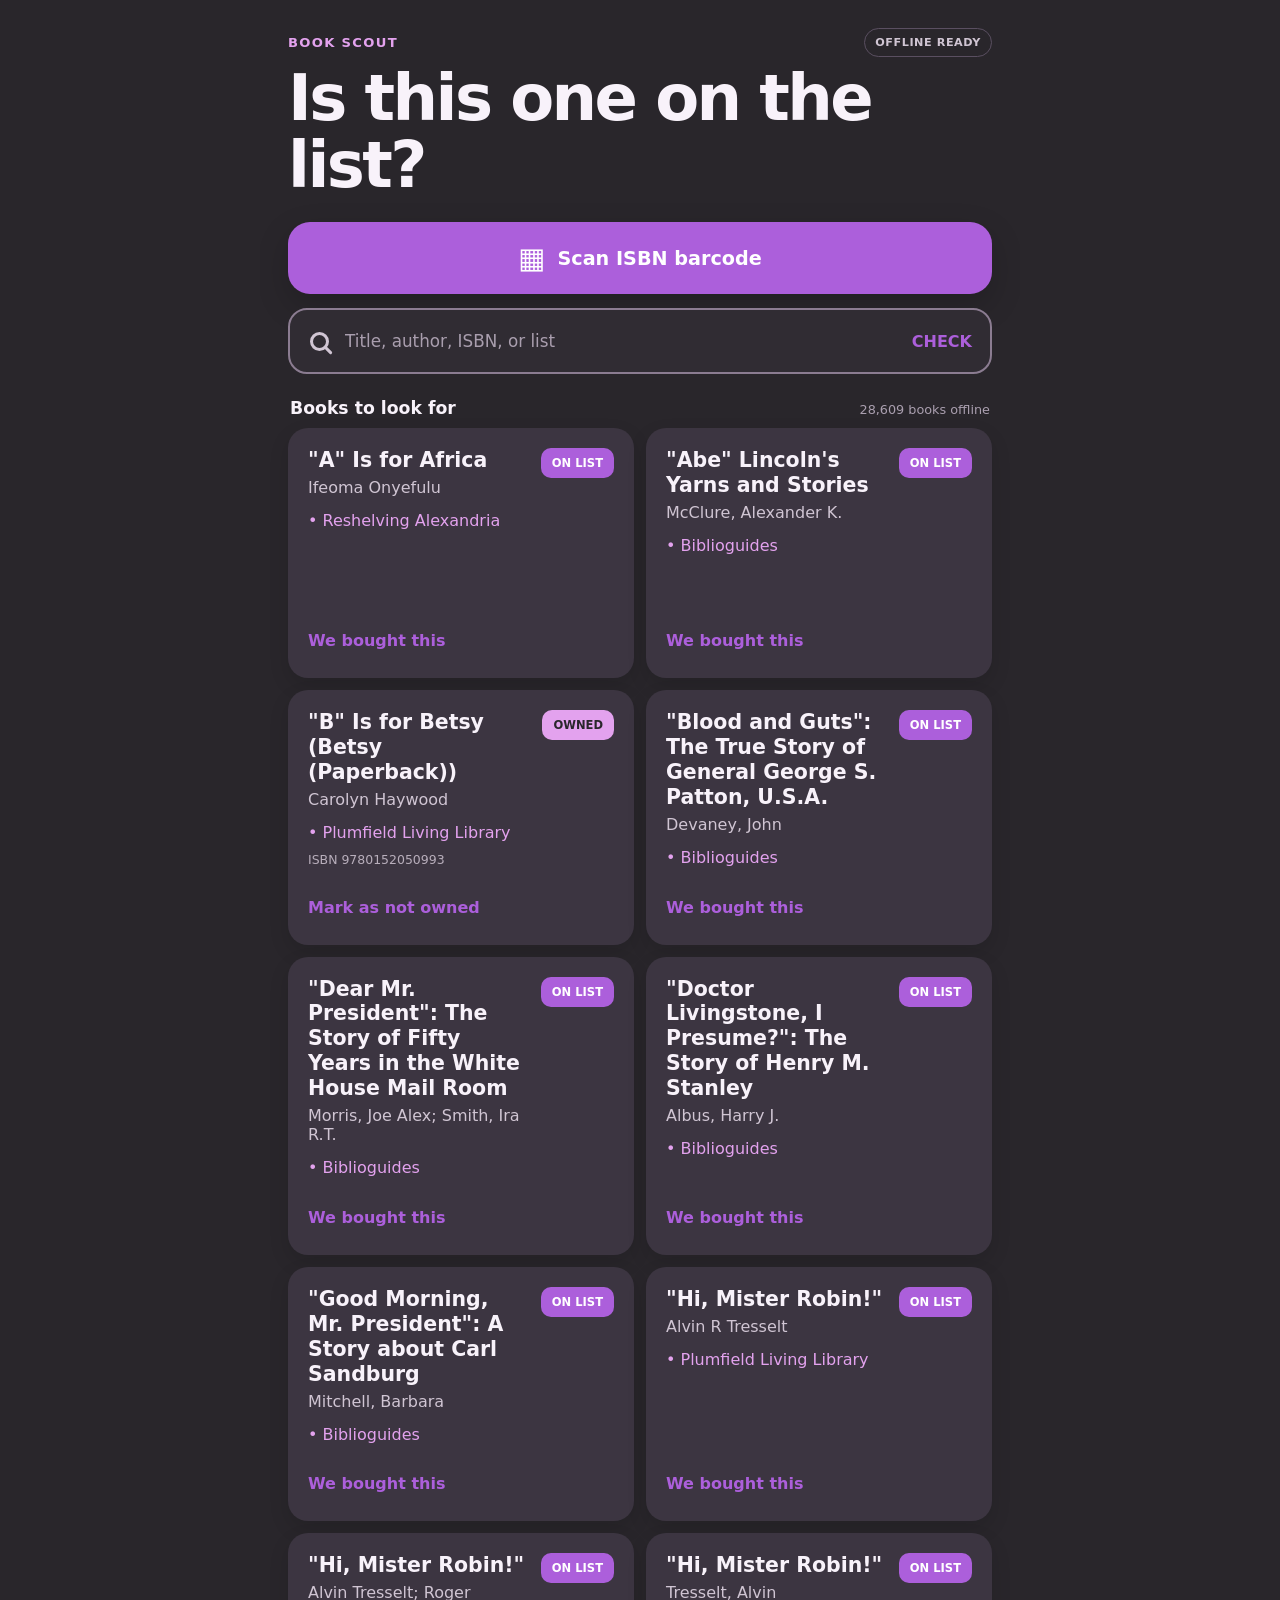
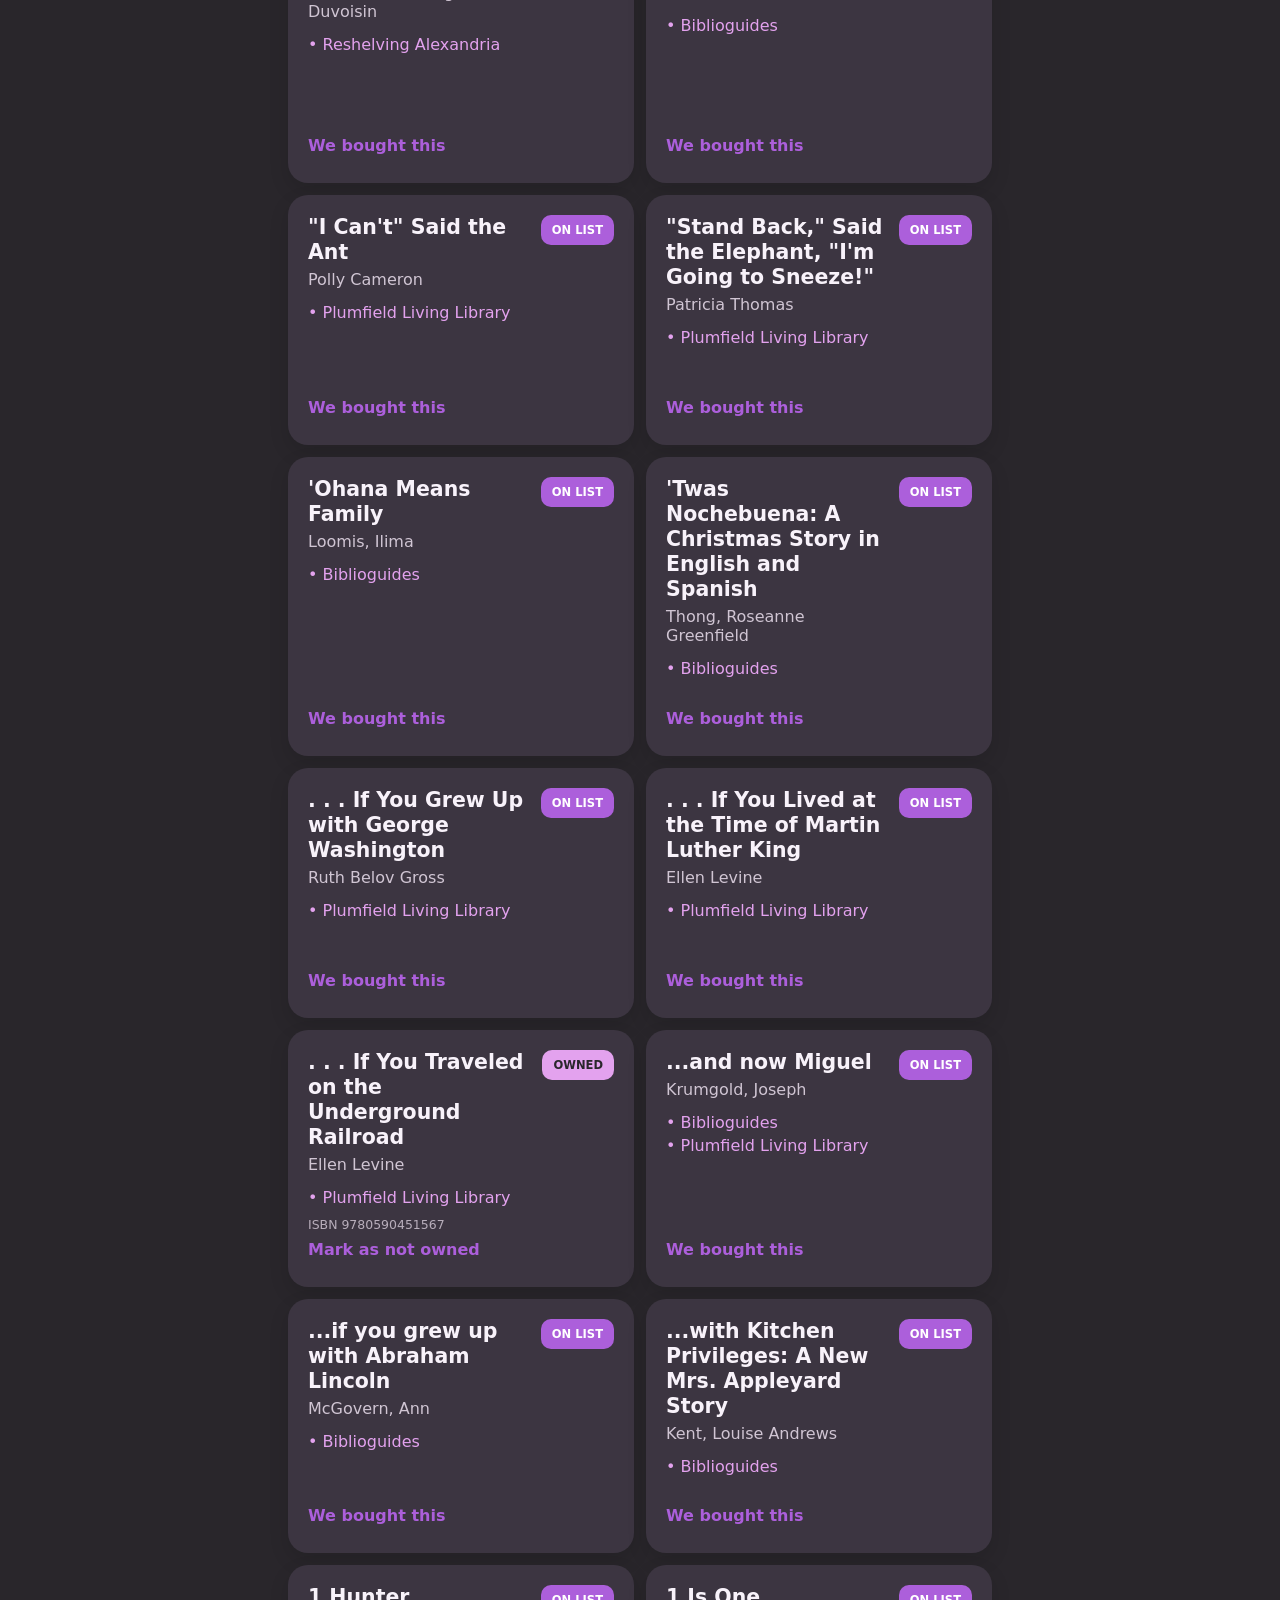
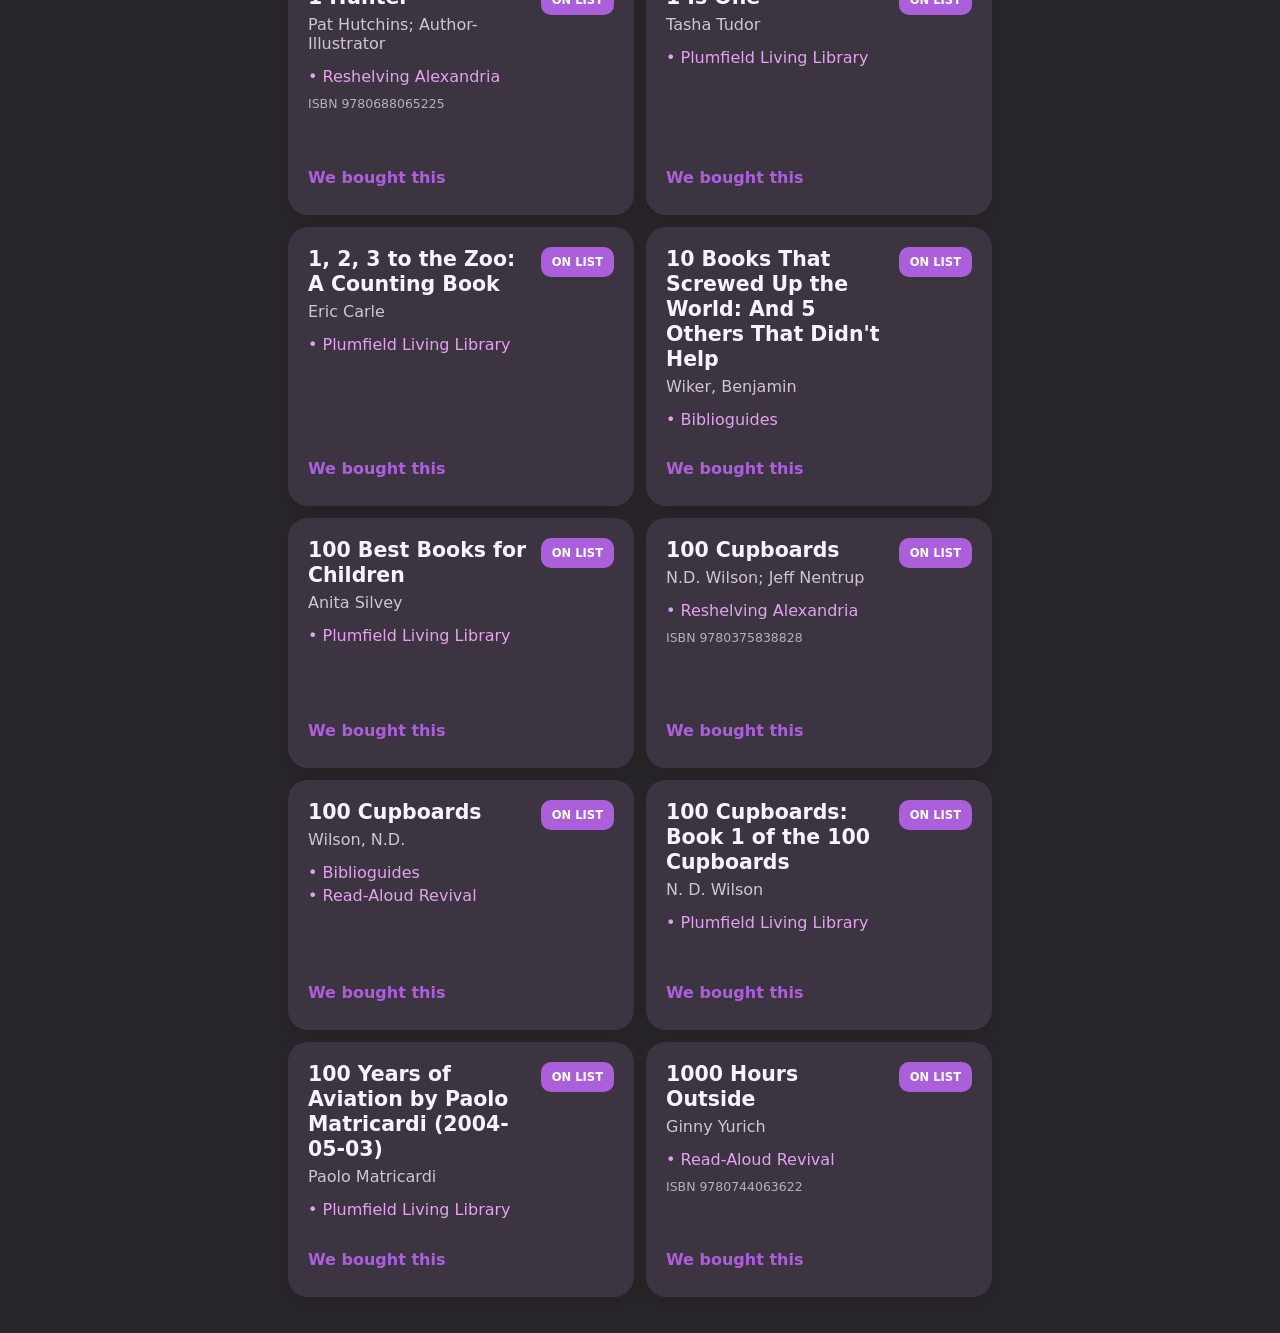
==== web/index.html @ 25a9fb79 "Add offline Book Scout PWA and Pages deployment" ====
<!doctype html>
<html lang="en">
  <head>
    <meta charset="UTF-8" />
    <meta name="viewport" content="width=device-width, initial-scale=1, viewport-fit=cover" />
    <meta name="theme-color" content="#29262b" />
    <meta name="description" content="Offline book-list and library inventory search." />
    <link rel="manifest" href="./manifest.webmanifest" />
    <link rel="icon" href="./icons/icon.svg" type="image/svg+xml" />
    <link rel="apple-touch-icon" href="./icons/icon-192.png" />
    <link rel="stylesheet" href="./styles.css" />
    <title>Book Scout</title>
  </head>
  <body>
    <main class="app-shell">
      <header class="hero">
        <div class="topline">
          <p class="eyebrow">BOOK SCOUT</p>
          <div class="top-actions">
            <span id="connection" class="status-pill">OFFLINE READY</span>
            <button id="install-button" class="quiet-button" hidden>INSTALL</button>
          </div>
        </div>
        <h1>Is this one on the list?</h1>
      </header>

      <button id="scan-button" class="scan-button" type="button">
        <span class="scan-icon" aria-hidden="true">▦</span>
        Scan ISBN barcode
      </button>

      <form id="search-form" class="search-form" role="search">
        <span class="search-icon" aria-hidden="true"></span>
        <label class="sr-only" for="search-input">Title, author, ISBN, or list</label>
        <input id="search-input" type="search" inputmode="search" autocomplete="off"
               placeholder="Title, author, ISBN, or list" />
        <button type="submit">CHECK</button>
      </form>

      <section aria-live="polite" aria-busy="true" id="results-section">
        <div class="results-heading">
          <h2 id="results-title">Loading catalog…</h2>
          <span id="catalog-count"></span>
        </div>
        <div id="results" class="results"></div>
      </section>
    </main>

    <dialog id="scanner-dialog" class="scanner-dialog">
      <div class="scanner-header">
        <div>
          <p class="eyebrow">ISBN SCANNER</p>
          <h2>Point at the barcode</h2>
        </div>
        <button id="close-scanner" class="close-button" aria-label="Close scanner">×</button>
      </div>
      <div class="video-frame">
        <video id="scanner-video" playsinline muted></video>
        <div class="target-box" aria-hidden="true"></div>
      </div>
      <p id="scanner-message">Starting camera…</p>
    </dialog>

    <template id="book-template">
      <article class="book-card">
        <div class="book-topline">
          <div>
            <h3 class="book-title"></h3>
            <p class="book-author"></p>
          </div>
          <span class="owned-badge"></span>
        </div>
        <ul class="book-lists"></ul>
        <p class="book-isbn"></p>
        <button class="owned-button" type="button"></button>
      </article>
    </template>

    <script type="module" src="./app.js"></script>
  </body>
</html>
---- web/styles.css ----
:root {
  color-scheme: dark;
  font-family: Inter, ui-sans-serif, system-ui, -apple-system, BlinkMacSystemFont, "Segoe UI", sans-serif;
  background: #29262b;
  color: #f8f2fa;
  font-synthesis: none;
  --night: #29262b;
  --charcoal: #3c3541;
  --purple: #ac5fdb;
  --lavender: #e3a2ee;
  --muted: #d0c5d3;
}

* { box-sizing: border-box; }
html { background: var(--night); }
body { margin: 0; min-height: 100vh; overflow-x: hidden; background: var(--night); }
button, input { font: inherit; }
button { -webkit-tap-highlight-color: transparent; }

.app-shell {
  width: 100%;
  max-width: 760px;
  margin: 0 auto;
  padding: calc(28px + env(safe-area-inset-top)) 20px calc(36px + env(safe-area-inset-bottom));
  overflow-x: hidden;
}

.hero { margin-bottom: 24px; }
.topline { display: flex; flex-wrap: wrap; align-items: center; justify-content: space-between; gap: 10px; }
.top-actions { min-width: 0; margin-left: auto; display: flex; flex-wrap: wrap; justify-content: flex-end; align-items: center; gap: 8px; }
.eyebrow { margin: 0; color: var(--lavender); font-size: .82rem; font-weight: 800; letter-spacing: .1em; }
h1 { margin: 8px 0 0; max-width: 650px; font-size: clamp(2rem, 8.5vw, 4rem); line-height: 1.04; letter-spacing: -.04em; overflow-wrap: anywhere; }

.status-pill, .quiet-button {
  border: 1px solid #5a4f61;
  border-radius: 999px;
  padding: 7px 10px;
  color: var(--muted);
  background: transparent;
  font-size: .7rem;
  font-weight: 800;
  letter-spacing: .05em;
}
.quiet-button { color: var(--lavender); cursor: pointer; }

.scan-button {
  width: 100%; min-height: 72px; border: 0; border-radius: 22px;
  background: var(--purple); color: white; font-weight: 750; font-size: 1.2rem;
  display: flex; align-items: center; justify-content: center; gap: 12px; cursor: pointer;
  box-shadow: 0 12px 32px rgb(0 0 0 / .18);
}
.scan-icon { font-size: 1.8rem; line-height: 1; }

.search-form {
  margin-top: 14px; min-height: 66px; border: 2px solid #8b7c91; border-radius: 19px;
  display: grid; grid-template-columns: auto minmax(0, 1fr) auto; align-items: center; overflow: hidden;
  background: #302c33;
}
.search-form:focus-within { border-color: var(--purple); box-shadow: 0 0 0 3px rgb(172 95 219 / .14); }
.search-icon { width: 19px; height: 19px; margin-left: 20px; border: 3px solid var(--muted); border-radius: 50%; position: relative; }
.search-icon::after { content: ""; position: absolute; width: 9px; height: 3px; background: var(--muted); transform: rotate(45deg); right: -7px; bottom: -4px; border-radius: 4px; }
.search-form input { width: 100%; min-width: 0; border: 0; outline: 0; padding: 20px 16px; color: white; background: transparent; font-size: 1.05rem; }
.search-form input::placeholder { color: #a99eae; }
.search-form button { align-self: stretch; border: 0; padding: 0 18px; color: var(--purple); background: transparent; font-weight: 850; cursor: pointer; }

.results-heading { margin: 24px 2px 10px; display: flex; align-items: baseline; justify-content: space-between; gap: 12px; }
.results-heading h2 { margin: 0; font-size: 1.08rem; }
#catalog-count { color: #aa9faf; font-size: .8rem; }
.results { display: grid; gap: 12px; }

.book-card { padding: 20px; border-radius: 20px; background: var(--charcoal); box-shadow: 0 8px 20px rgb(0 0 0 / .12); }
.book-topline { display: flex; align-items: flex-start; justify-content: space-between; gap: 14px; }
.book-topline > div { min-width: 0; }
.book-title { margin: 0; font-size: 1.28rem; line-height: 1.22; overflow-wrap: anywhere; }
.book-author { margin: 5px 0 0; color: var(--muted); font-size: 1rem; }
.owned-badge { flex: 0 0 auto; border-radius: 10px; padding: 8px 11px; background: var(--purple); color: white; font-size: .72rem; font-weight: 850; }
.owned-badge.is-owned { background: var(--lavender); color: var(--night); }
.book-lists { margin: 14px 0 0; padding: 0; list-style: none; color: var(--lavender); }
.book-lists li + li { margin-top: 4px; }
.book-isbn { min-height: 1em; margin: 10px 0 0; color: #b8aebb; font-size: .78rem; }
.owned-button { margin-top: 12px; border: 0; padding: 8px 0; color: var(--purple); background: transparent; font-weight: 750; cursor: pointer; }

.empty-state { padding: 24px; border-radius: 20px; background: var(--lavender); color: var(--night); }
.empty-state h3 { margin: 0 0 8px; font-size: 1.4rem; }
.empty-state p { margin: 0; line-height: 1.5; }

.scanner-dialog { width: min(calc(100% - 24px), 680px); padding: 18px; border: 1px solid #5d5262; border-radius: 24px; color: white; background: var(--night); }
.scanner-dialog::backdrop { background: rgb(10 8 11 / .82); }
.scanner-header { display: flex; align-items: flex-start; justify-content: space-between; gap: 16px; }
.scanner-header h2 { margin: 5px 0 16px; }
.close-button { border: 0; color: white; background: transparent; font-size: 2.2rem; line-height: .8; cursor: pointer; }
.video-frame { position: relative; overflow: hidden; aspect-ratio: 4/3; border-radius: 18px; background: #161318; }
.video-frame video { width: 100%; height: 100%; object-fit: cover; }
.target-box { position: absolute; inset: 30% 10%; border: 3px solid var(--lavender); border-radius: 16px; box-shadow: 0 0 0 999px rgb(0 0 0 / .24); }
#scanner-message { margin: 14px 4px 2px; color: var(--muted); }
.sr-only { position: absolute; width: 1px; height: 1px; padding: 0; margin: -1px; overflow: hidden; clip: rect(0,0,0,0); white-space: nowrap; border: 0; }

@media (min-width: 600px) {
  .app-shell { padding-inline: 28px; }
  .results { grid-template-columns: repeat(2, minmax(0, 1fr)); }
  .book-card { min-height: 250px; display: flex; flex-direction: column; }
  .owned-button { margin-top: auto; align-self: flex-start; }
}

@media (max-width: 480px) {
  .status-pill { display: none; }
  .search-icon { margin-left: 16px; }
  .search-form input { padding-inline: 12px 8px; font-size: .96rem; }
  .search-form button { padding-inline: 10px; font-size: .78rem; }
  .results-heading { align-items: flex-start; }
  #catalog-count { max-width: 110px; text-align: right; }
}
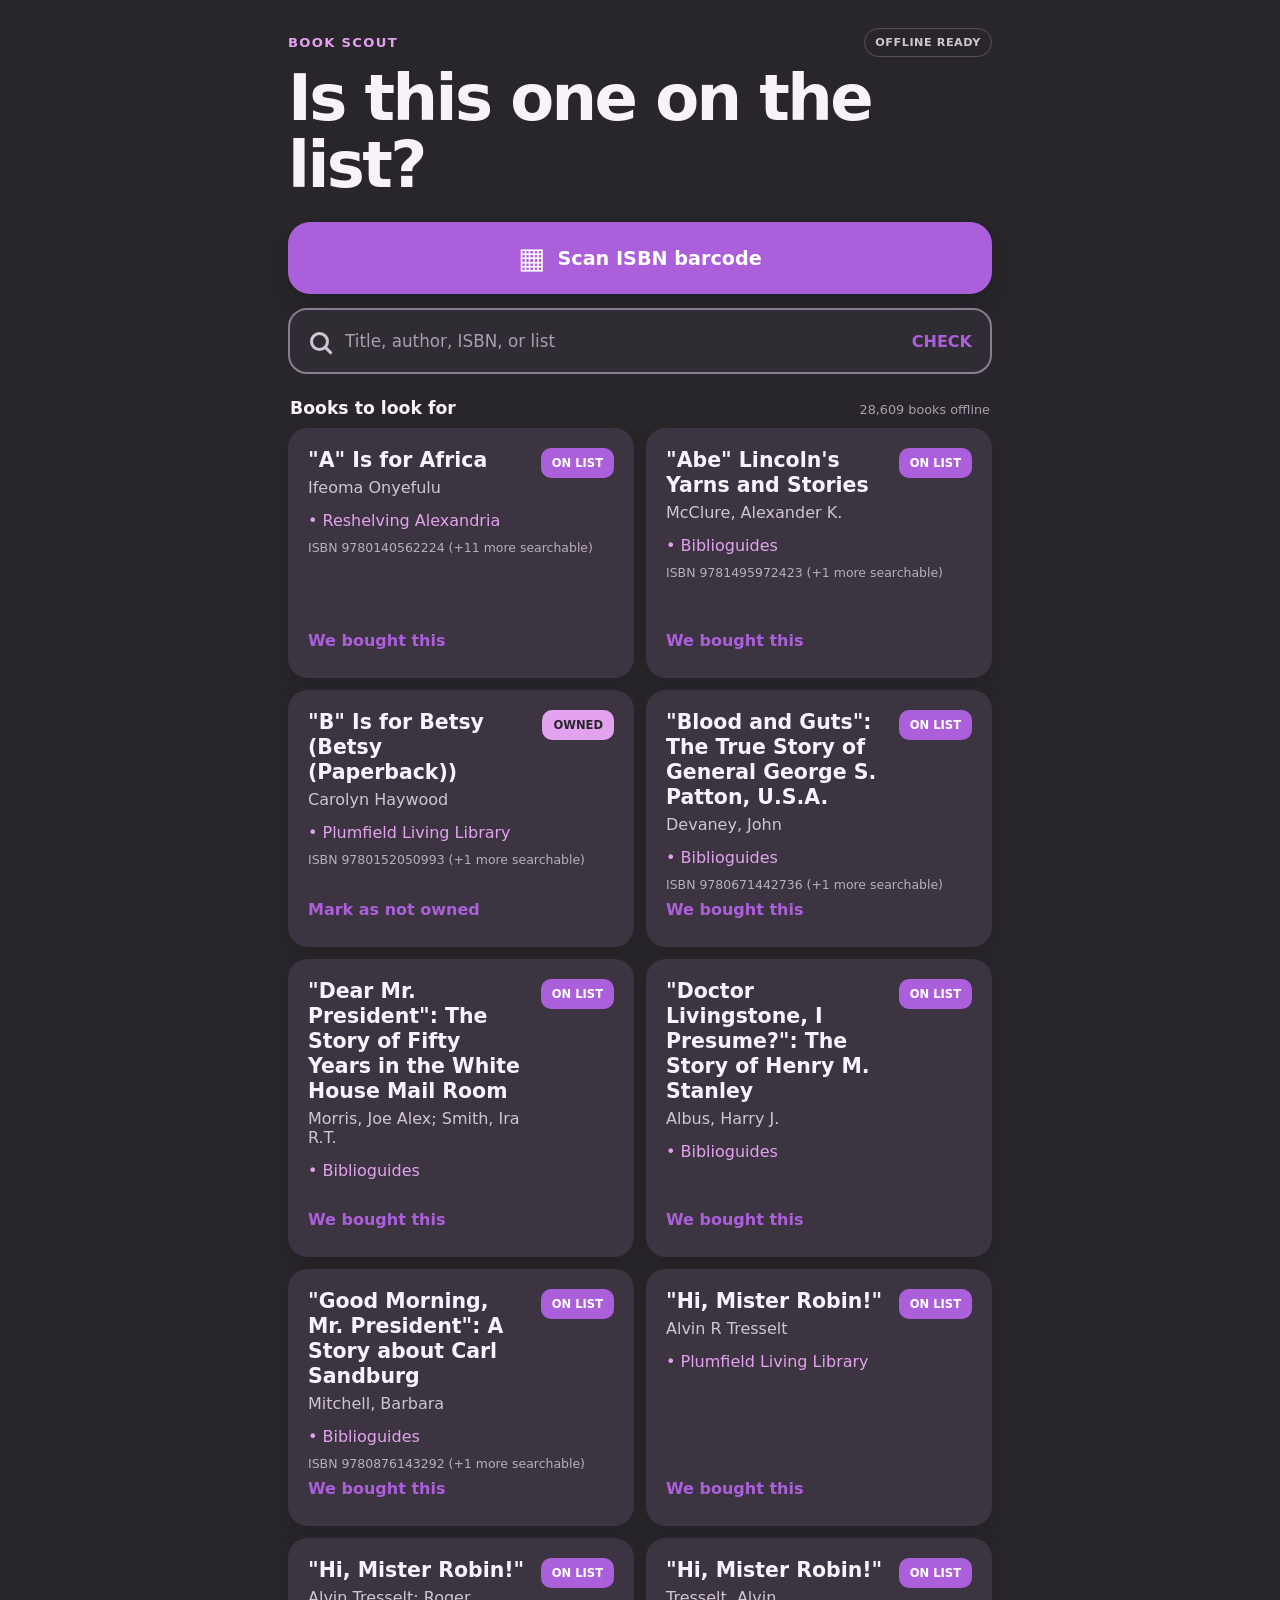
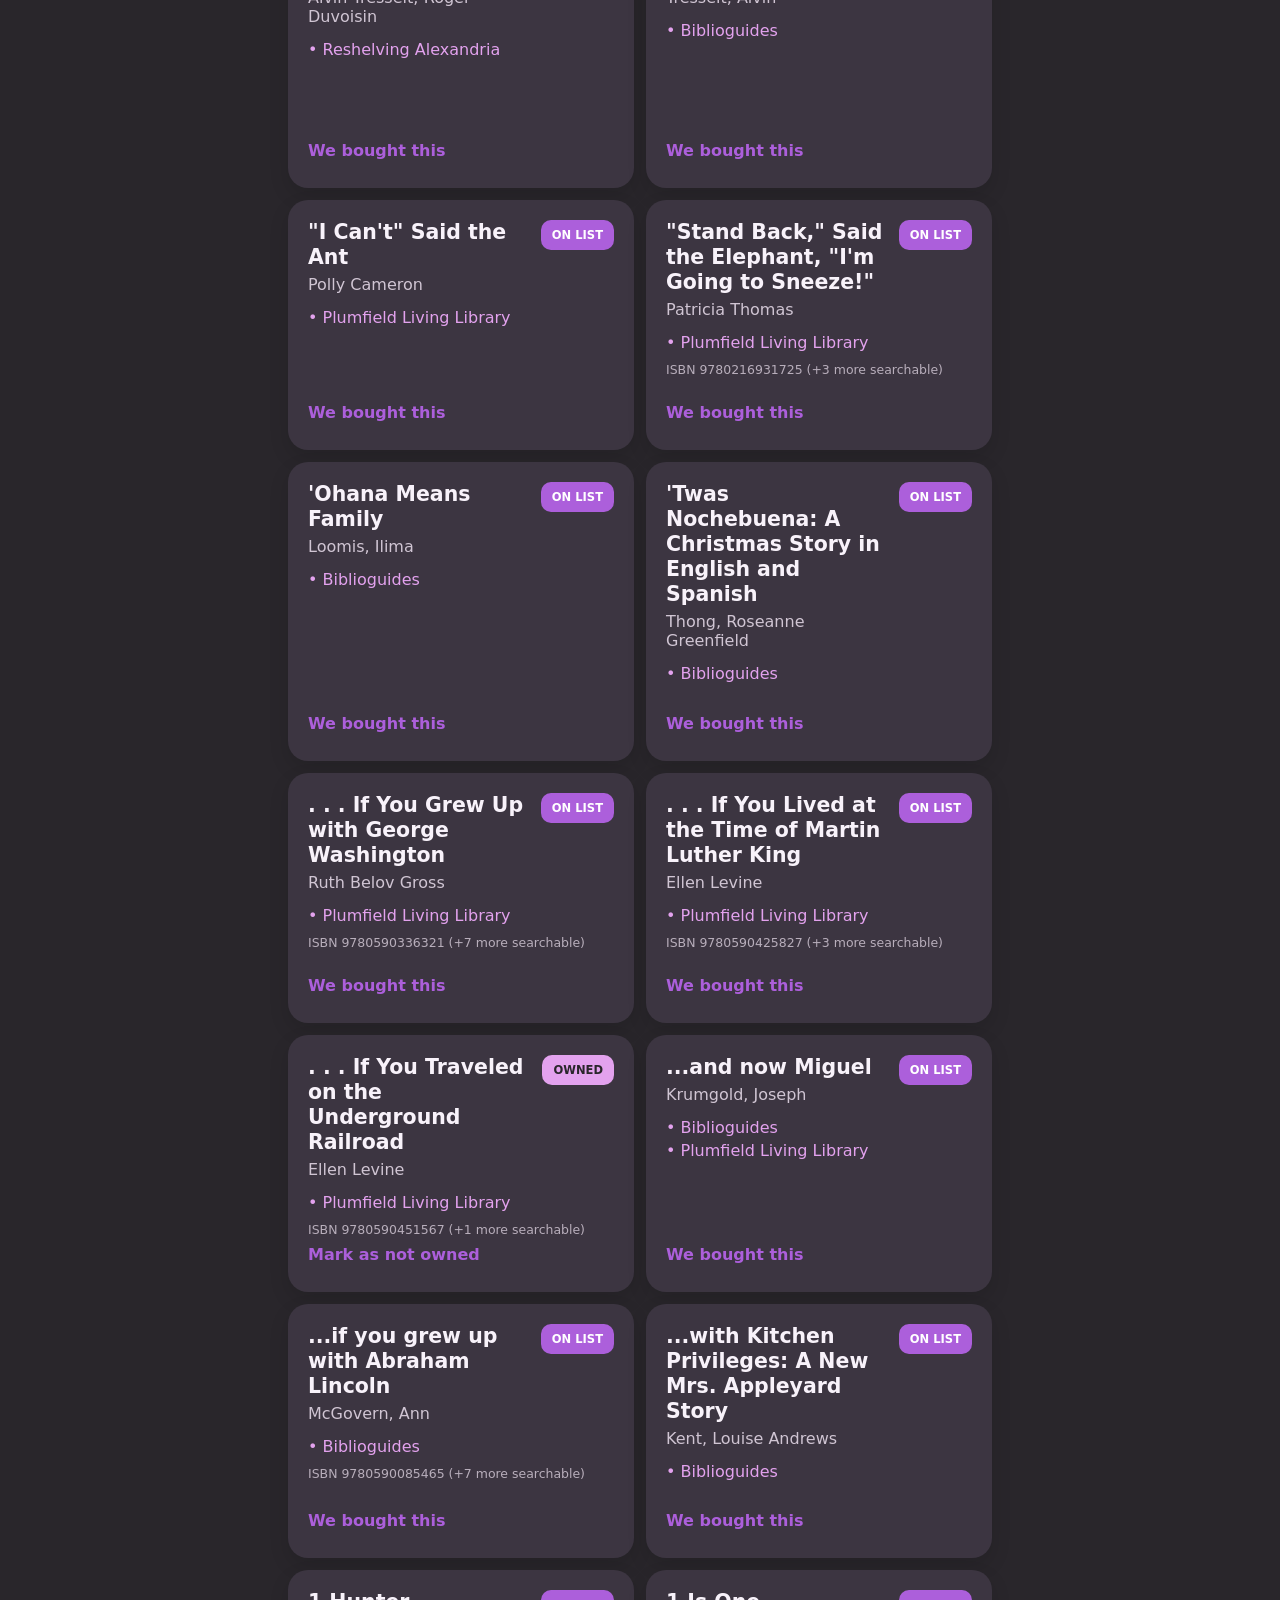
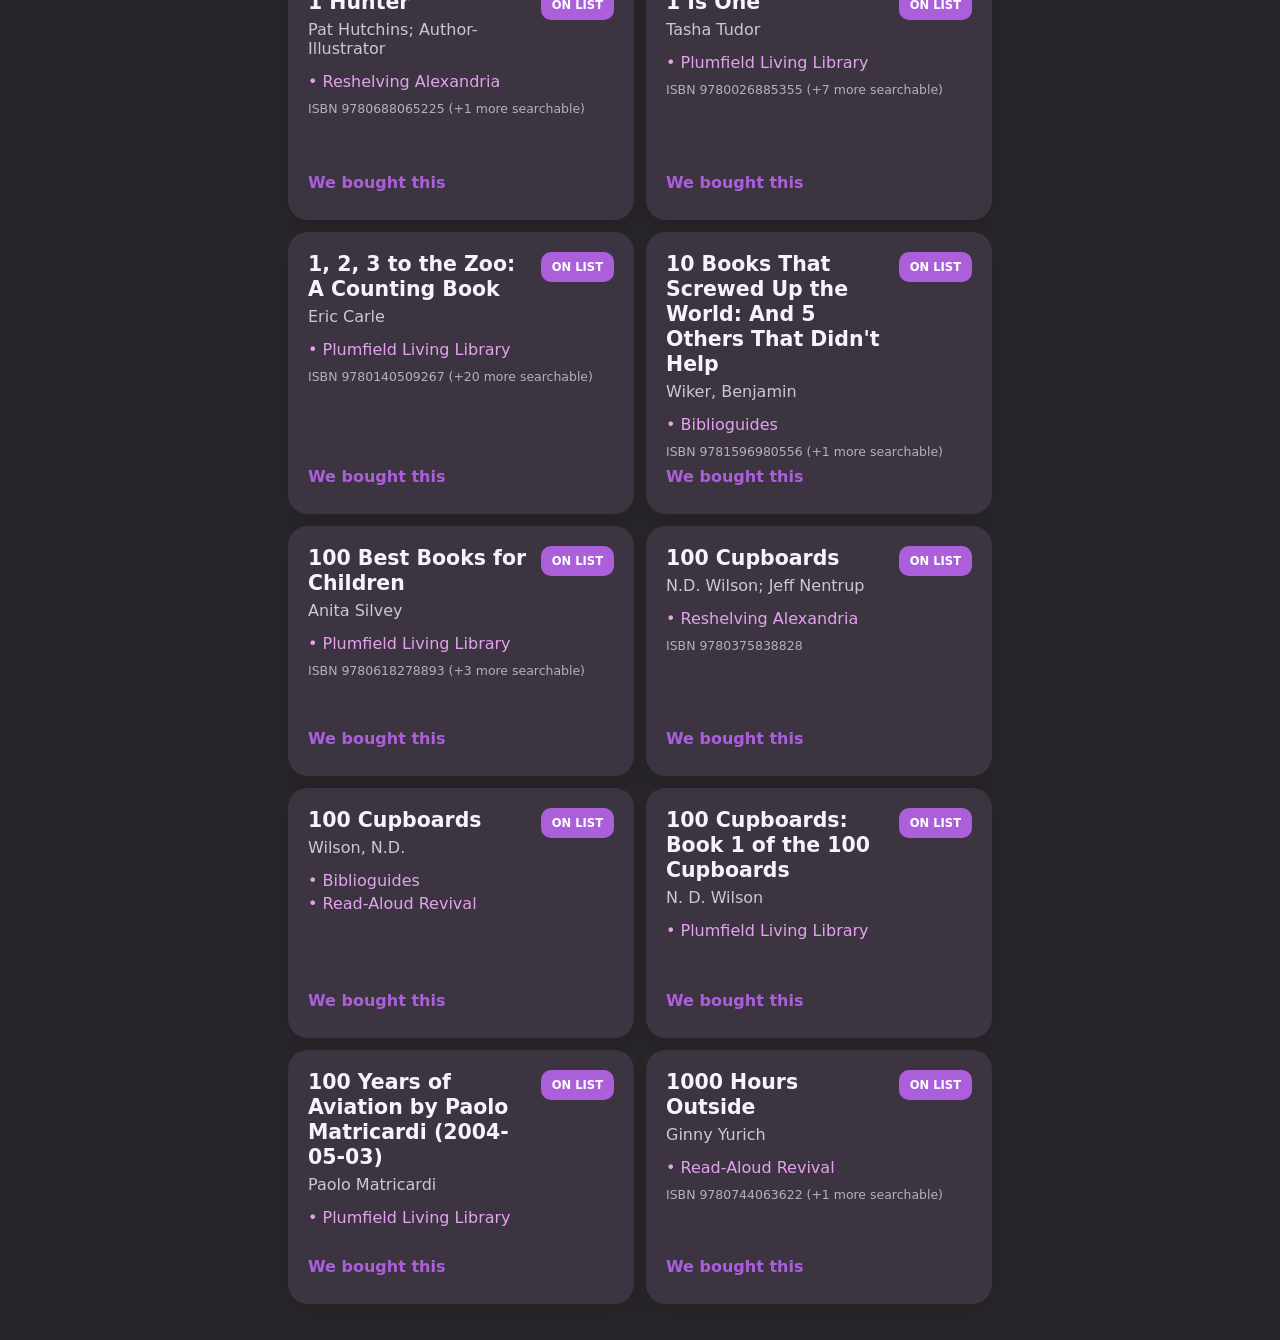
==== commit 0fa478e3: "Version enriched catalog assets for existing offline installations" ====
--- a/web/index.html
+++ b/web/index.html
@@ -76,6 +76,6 @@
       </article>
     </template>
 
-    <script type="module" src="./app.js"></script>
+    <script type="module" src="./app.js?v=20261118-isbn2"></script>
   </body>
 </html>
